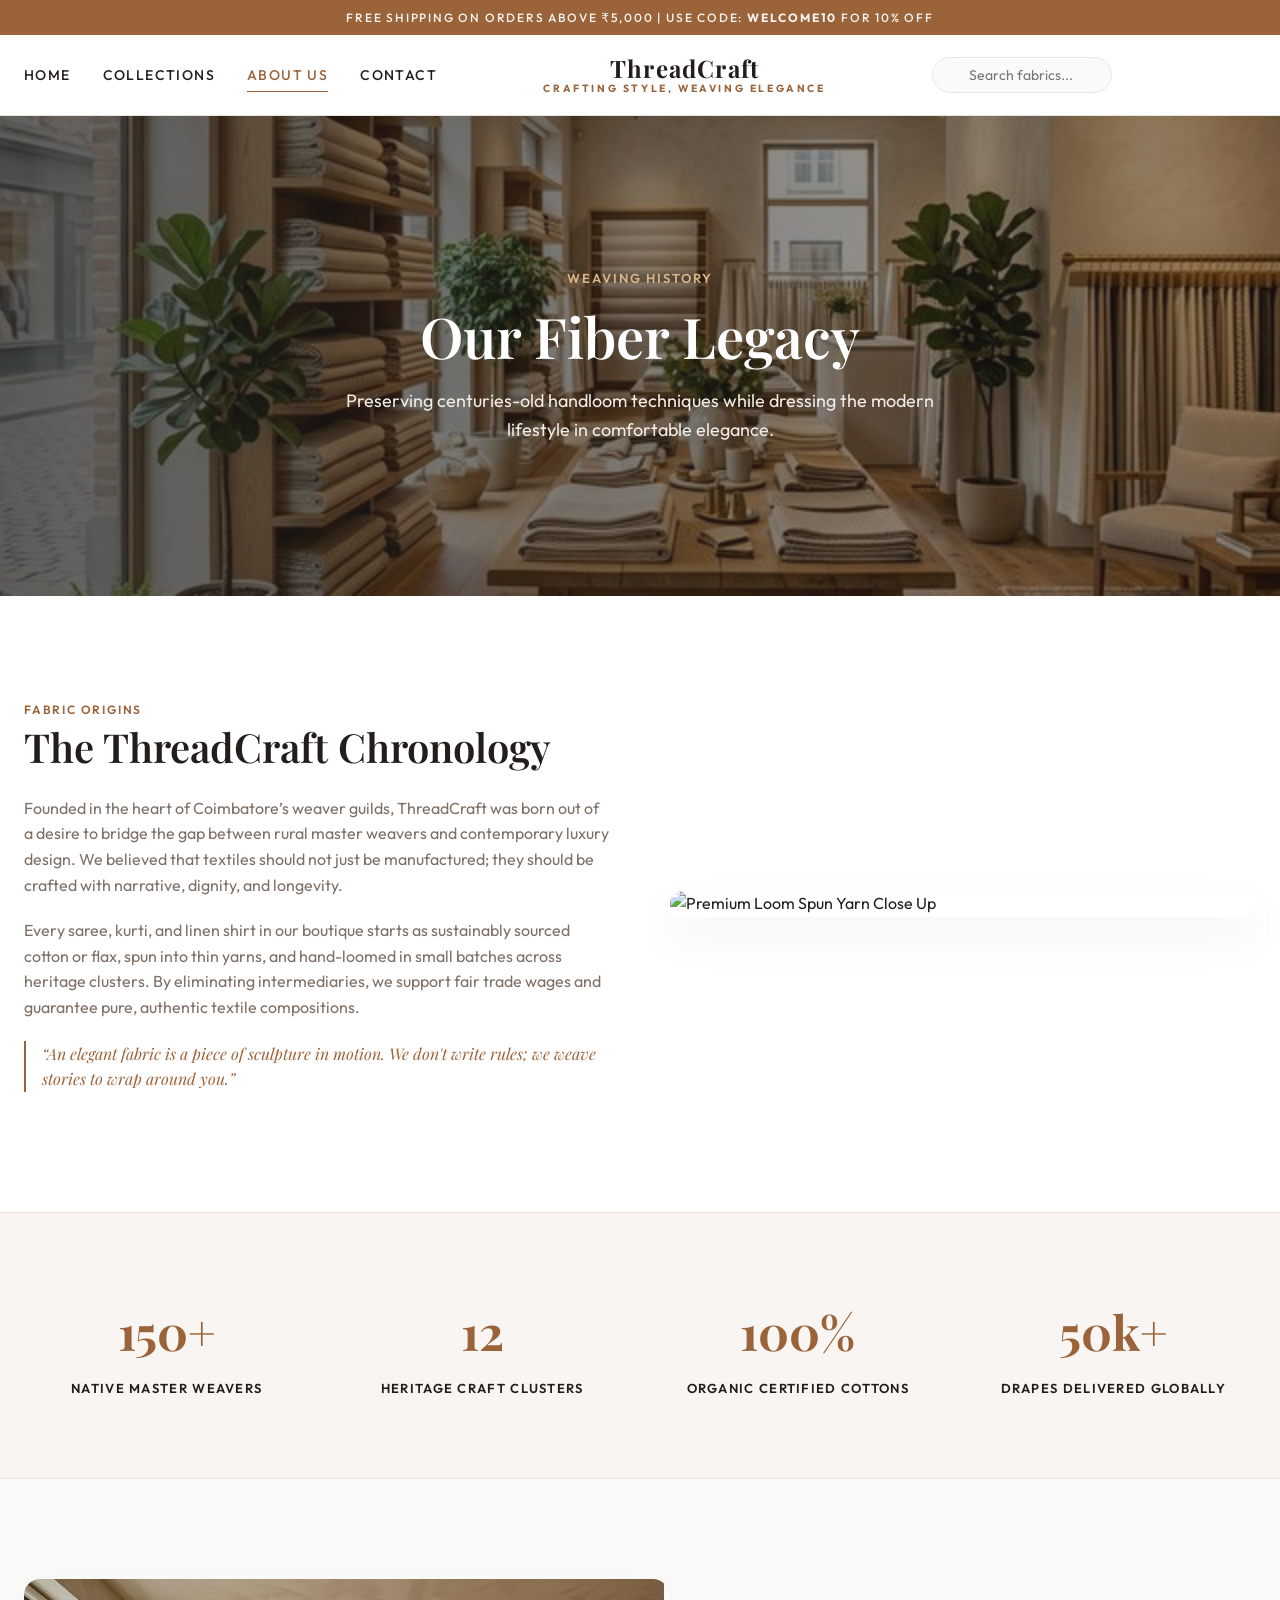
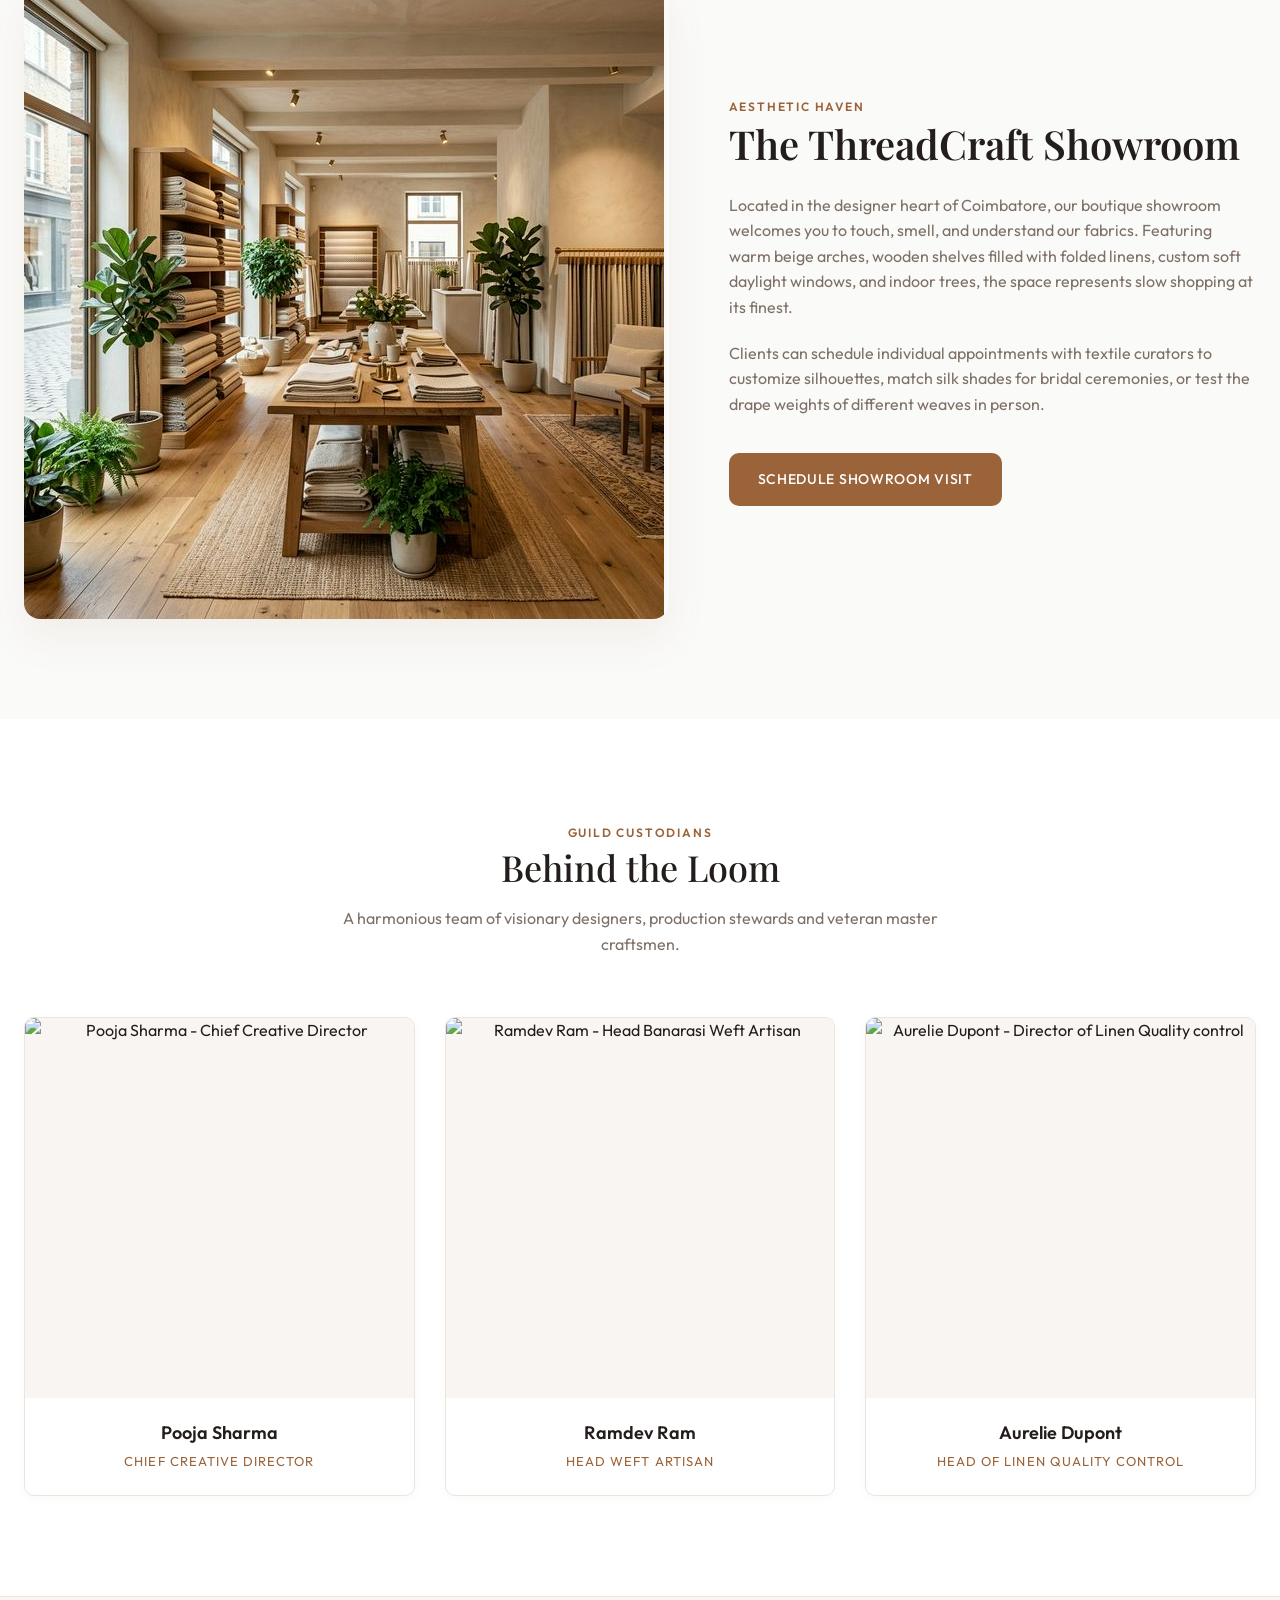
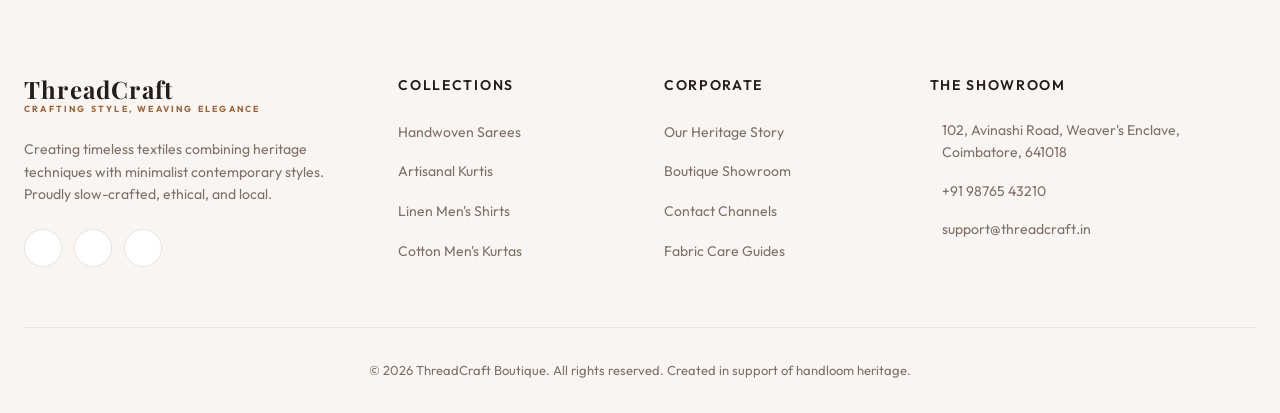
==== about.html @ aaa2ede2 "Initial commit" ====
<!DOCTYPE html>
<html lang="en">
<head>
  <meta charset="UTF-8">
  <meta name="viewport" content="width=device-width, initial-scale=1.0">
  <title>About ThreadCraft – Handloom Legacies & Design Aesthetics</title>
  <!-- Remix Icons CDN -->
  <link href="https://cdn.jsdelivr.net/npm/remixicon@4.2.0/fonts/remixicon.css" rel="stylesheet">
  <!-- Styles System -->
  <link rel="stylesheet" href="css/style.css">
</head>
<body>

  <!-- Announcement Bar -->
  <div class="announcement-bar">
    Free Shipping on Orders Above ₹5,000 | Use Code: <strong>WELCOME10</strong> for 10% Off
  </div>

  <!-- Main Navigation Header -->
  <header class="main-header">
    <div class="container header-container">
      
      <!-- Mobile Menu Toggle -->
      <button class="icon-btn menu-toggle" aria-label="Toggle Navigation">
        <i class="ri-menu-line"></i>
      </button>

      <!-- Navigation Links -->
      <nav class="nav-menu">
        <a href="index.html" class="nav-link">Home</a>
        <a href="products.html" class="nav-link">Collections</a>
        <a href="about.html" class="nav-link active">About Us</a>
        <a href="contact.html" class="nav-link">Contact</a>
      </nav>

      <!-- Brand Logo -->
      <a href="index.html" class="logo text-center">
        ThreadCraft
        <span>Crafting Style, Weaving Elegance</span>
      </a>

      <!-- Actions -->
      <div class="header-actions">
        <div class="search-box">
          <i class="ri-search-line search-icon"></i>
          <input type="text" class="search-input" placeholder="Search fabrics...">
        </div>

        <!-- Theme Switcher -->
        <button class="icon-btn theme-toggle-btn" aria-label="Toggle Theme">
          <i class="ri-moon-line"></i>
        </button>

        <button class="icon-btn" aria-label="User Account">
          <i class="ri-user-3-line"></i>
        </button>

        <a href="products.html" class="icon-btn" aria-label="Wishlist">
          <i class="ri-heart-line"></i>
          <span class="badge wish-badge" style="display: none;">0</span>
        </a>

        <a href="cart.html" class="icon-btn" aria-label="Shopping Cart">
          <i class="ri-shopping-bag-line"></i>
          <span class="badge cart-badge" style="display: none;">0</span>
        </a>
      </div>

    </div>
  </header>

  <main>
    <!-- Luxury Hero Background -->
    <section class="about-hero">
      <div class="container" style="flex: 1;">
        <p class="font-sans-title" style="color: var(--accent); font-size: 0.8125rem; font-weight: 600; margin-bottom: 12px;">Weaving History</p>
        <h1>Our Fiber Legacy</h1>
        <p style="font-size: 1.125rem; max-width: 600px; margin: 0 auto; color: var(--accent-light);">Preserving centuries-old handloom techniques while dressing the modern lifestyle in comfortable elegance.</p>
      </div>
    </section>

    <!-- Brand Story -->
    <section class="about-story-sec">
      <div class="container story-grid">
        
        <div class="story-content">
          <span class="sub-title">Fabric Origins</span>
          <h2>The ThreadCraft Chronology</h2>
          <p>Founded in the heart of Coimbatore’s weaver guilds, ThreadCraft was born out of a desire to bridge the gap between rural master weavers and contemporary luxury design. We believed that textiles should not just be manufactured; they should be crafted with narrative, dignity, and longevity.</p>
          <p>Every saree, kurti, and linen shirt in our boutique starts as sustainably sourced cotton or flax, spun into thin yarns, and hand-loomed in small batches across heritage clusters. By eliminating intermediaries, we support fair trade wages and guarantee pure, authentic textile compositions.</p>
          <blockquote>
            <p style="font-style: italic; font-family: var(--font-serif); border-left: 2px solid var(--primary); padding-left: 16px; margin: 20px 0; color: var(--primary);">“An elegant fabric is a piece of sculpture in motion. We don't write rules; we weave stories to wrap around you.”</p>
          </blockquote>
        </div>

        <div class="story-image">
          <img src="https://images.unsplash.com/photo-1584308666744-24d5c474f2ae?q=80&w=800&auto=format&fit=crop" alt="Premium Loom Spun Yarn Close Up">
        </div>

      </div>
    </section>

    <!-- Company Stats -->
    <section class="about-stats">
      <div class="container stats-grid">
        
        <div class="stat-col">
          <div class="stat-num">150+</div>
          <div class="stat-label">Native Master Weavers</div>
        </div>

        <div class="stat-col">
          <div class="stat-num">12</div>
          <div class="stat-label">Heritage Craft Clusters</div>
        </div>

        <div class="stat-col">
          <div class="stat-num">100%</div>
          <div class="stat-label">Organic Certified Cottons</div>
        </div>

        <div class="stat-col">
          <div class="stat-num">50k+</div>
          <div class="stat-label">Drapes Delivered Globally</div>
        </div>

      </div>
    </section>

    <!-- Showroom & Interior Spotlight -->
    <section id="showroom" style="padding: 100px 0; background-color: var(--bg-secondary);">
      <div class="container story-grid" style="grid-template-columns: 1.1fr 0.9fr;">
        
        <div class="story-image">
          <!-- Using the showroom JPG created via generate_image -->
          <img src="assets/showroom.png" alt="ThreadCraft Luxury Showroom Interior Showcase">
        </div>

        <div class="story-content">
          <span class="sub-title">Aesthetic Haven</span>
          <h2>The ThreadCraft Showroom</h2>
          <p>Located in the designer heart of Coimbatore, our boutique showroom welcomes you to touch, smell, and understand our fabrics. Featuring warm beige arches, wooden shelves filled with folded linens, custom soft daylight windows, and indoor trees, the space represents slow shopping at its finest.</p>
          <p>Clients can schedule individual appointments with textile curators to customize silhouettes, match silk shades for bridal ceremonies, or test the drape weights of different weaves in person.</p>
          <a href="contact.html" class="btn btn-primary" style="margin-top: 16px;">Schedule Showroom Visit</a>
        </div>

      </div>
    </section>

    <!-- Team Section -->
    <section class="about-team">
      <div class="container">
        
        <div class="section-head">
          <span class="sub-title">Guild Custodians</span>
          <h2 class="main-title">Behind the Loom</h2>
          <p class="text-muted">A harmonious team of visionary designers, production stewards and veteran master craftsmen.</p>
        </div>

        <div class="team-grid">
          
          <!-- Member 1 -->
          <div class="team-card">
            <div class="team-img-wrap">
              <img src="https://images.unsplash.com/photo-1544005313-94ddf0286df2?q=80&w=500&auto=format&fit=crop" alt="Pooja Sharma - Chief Creative Director">
            </div>
            <div class="team-details">
              <h3 class="team-name">Pooja Sharma</h3>
              <p class="team-role">Chief Creative Director</p>
            </div>
          </div>

          <!-- Member 2 -->
          <div class="team-card">
            <div class="team-img-wrap">
              <img src="https://images.unsplash.com/photo-1507003211169-0a1dd7228f2d?q=80&w=500&auto=format&fit=crop" alt="Ramdev Ram - Head Banarasi Weft Artisan">
            </div>
            <div class="team-details">
              <h3 class="team-name">Ramdev Ram</h3>
              <p class="team-role">Head Weft Artisan</p>
            </div>
          </div>

          <!-- Member 3 -->
          <div class="team-card">
            <div class="team-img-wrap">
              <img src="https://images.unsplash.com/photo-1534528741775-53994a69daeb?q=80&w=500&auto=format&fit=crop" alt="Aurelie Dupont - Director of Linen Quality control">
            </div>
            <div class="team-details">
              <h3 class="team-name">Aurelie Dupont</h3>
              <p class="team-role">Head of Linen Quality Control</p>
            </div>
          </div>

        </div>

      </div>
    </section>
  </main>

  <!-- Premium Footer -->
  <footer class="premium-footer">
    <div class="container">
      <div class="footer-grid">
        
        <div class="footer-col">
          <a href="index.html" class="logo footer-logo">
            ThreadCraft
            <span style="font-size: 0.55rem;">Crafting Style, Weaving Elegance</span>
          </a>
          <p class="footer-desc">Creating timeless textiles combining heritage techniques with minimalist contemporary styles. Proudly slow-crafted, ethical, and local.</p>
          <div class="social-links">
            <a href="https://instagram.com" class="social-icon" target="_blank" aria-label="Instagram"><i class="ri-instagram-line"></i></a>
            <a href="https://facebook.com" class="social-icon" target="_blank" aria-label="Facebook"><i class="ri-facebook-fill"></i></a>
            <a href="https://pinterest.com" class="social-icon" target="_blank" aria-label="Pinterest"><i class="ri-pinterest-fill"></i></a>
          </div>
        </div>

        <div class="footer-col">
          <h4 class="footer-heading">Collections</h4>
          <ul class="footer-links">
            <li><a href="products.html?category=sarees" class="footer-link">Handwoven Sarees</a></li>
            <li><a href="products.html?category=kurtis" class="footer-link">Artisanal Kurtis</a></li>
            <li><a href="products.html?category=shirts" class="footer-link">Linen Men's Shirts</a></li>
            <li><a href="products.html?category=kurtas" class="footer-link">Cotton Men's Kurtas</a></li>
          </ul>
        </div>

        <div class="footer-col">
          <h4 class="footer-heading">Corporate</h4>
          <ul class="footer-links">
            <li><a href="about.html" class="footer-link">Our Heritage Story</a></li>
            <li><a href="about.html#showroom" class="footer-link">Boutique Showroom</a></li>
            <li><a href="contact.html" class="footer-link">Contact Channels</a></li>
            <li><a href="products.html" class="footer-link">Fabric Care Guides</a></li>
          </ul>
        </div>

        <div class="footer-col">
          <h4 class="footer-heading">The Showroom</h4>
          <div class="footer-contact-item">
            <i class="ri-map-pin-line"></i>
            <div>102, Avinashi Road, Weaver's Enclave, Coimbatore, 641018</div>
          </div>
          <div class="footer-contact-item">
            <i class="ri-phone-line"></i>
            <div>+91 98765 43210</div>
          </div>
          <div class="footer-contact-item">
            <i class="ri-mail-line"></i>
            <div>support@threadcraft.in</div>
          </div>
        </div>

      </div>
      
      <div class="footer-bottom">
        &copy; 2026 ThreadCraft Boutique. All rights reserved. Created in support of handloom heritage.
      </div>
    </div>
  </footer>

  <!-- Central JS references -->
  <script src="js/products-data.js"></script>
  <script src="js/app.js"></script>
</body>
</html>
---- css/style.css ----
/* Google Fonts Import: Outfit for UI/Body, Playfair Display for Serifs */
@import url('https://fonts.googleapis.com/css2?family=Outfit:wght@300;400;500;600;700&family=Playfair+Display:ital,wght@0,400;0,600;0,700;1,400&display=swap');

:root {
  --primary: #9B6339;
  --primary-hover: #80512E;
  --secondary: #F8F5F2;
  --accent: #D8B48A;
  --accent-light: #F1ECE6;
  --bg-primary: #FFFFFF;
  --bg-secondary: #FAFAF9;
  --text-dark: #231E1B;
  --text-muted: #7E7067;
  --border-color: #EBE5DF;
  --white: #FFFFFF;
  --success: #5F8766;
  --error: #AC5C5C;
  
  --font-serif: 'Playfair Display', Georgia, serif;
  --font-sans: 'Outfit', system-ui, sans-serif;
  
  --border-radius-sm: 4px;
  --border-radius-md: 10px;
  --border-radius-lg: 16px;
  --border-radius-full: 9999px;
  
  --shadow-sm: 0 2px 8px rgba(155, 99, 57, 0.04);
  --shadow-md: 0 10px 30px rgba(155, 99, 57, 0.05);
  --shadow-lg: 0 20px 40px rgba(155, 99, 57, 0.08);
  
  --transition: all 0.35s cubic-bezier(0.25, 0.8, 0.25, 1);
  --transition-fast: all 0.2s ease;
  
  --bg-header: rgba(255, 255, 255, 0.95);
  --overlay-reviews: rgba(248, 245, 242, 0.92);
  --gradient-card: linear-gradient(to top, rgba(255, 255, 255, 0.95), rgba(255, 255, 255, 0));
}

/* Dark Theme Variables */
[data-theme="dark"] {
  --secondary: #1F1B18;
  --accent-light: #2A2420;
  --bg-primary: #15110E;
  --bg-secondary: #1C1815;
  --text-dark: #F5EFEB;
  --text-muted: #AFA297;
  --border-color: #312822;
  --white: #1C1815;
  
  --shadow-sm: 0 2px 8px rgba(0, 0, 0, 0.2);
  --shadow-md: 0 10px 30px rgba(0, 0, 0, 0.3);
  --shadow-lg: 0 20px 40px rgba(0, 0, 0, 0.4);
  
  --bg-header: rgba(21, 17, 14, 0.95);
  --overlay-reviews: rgba(21, 17, 14, 0.92);
  --gradient-card: linear-gradient(to top, rgba(28, 24, 21, 0.95), rgba(28, 24, 21, 0));
}

/* Global Transitions for smooth theme switching */
body, header, aside, footer, .card, .product-card, .btn, .cat-card, .why-card, .review-card, .contact-info-card, .contact-form-wrapper, input, select, textarea, .spec-table tr, .cart-item, .cart-summary {
  transition: background-color 0.4s ease, border-color 0.4s ease, color 0.4s ease, box-shadow 0.4s ease, transform var(--transition-fast) !important;
}

/* Reset and Base Styles */
* {
  box-sizing: border-box;
  margin: 0;
  padding: 0;
}

body {
  font-family: var(--font-sans);
  background-color: var(--bg-primary);
  color: var(--text-dark);
  line-height: 1.6;
  -webkit-font-smoothing: antialiased;
  overflow-x: hidden;
}

a {
  text-decoration: none;
  color: inherit;
  transition: var(--transition-fast);
}

button, input, select, textarea {
  font-family: inherit;
  font-size: inherit;
}

ul {
  list-style: none;
}

img {
  max-width: 100%;
  height: auto;
  display: block;
}

/* Typography styles */
h1, h2, h3, h4, h5, h6 {
  font-family: var(--font-serif);
  font-weight: 600;
  line-height: 1.25;
  color: var(--text-dark);
}

.font-sans-title {
  font-family: var(--font-sans);
  text-transform: uppercase;
  letter-spacing: 0.15em;
  font-weight: 500;
}

/* Helper Utilities */
.container {
  max-width: 1280px;
  margin: 0 auto;
  padding: 0 24px;
}

.text-center { text-align: center; }
.text-primary { color: var(--primary); }
.text-muted { color: var(--text-muted); }

/* Buttons & CTA */
.btn {
  display: inline-flex;
  align-items: center;
  justify-content: center;
  padding: 14px 28px;
  font-weight: 500;
  border-radius: var(--border-radius-md);
  border: 1px solid transparent;
  cursor: pointer;
  letter-spacing: 0.05em;
  text-transform: uppercase;
  font-size: 0.875rem;
  transition: var(--transition);
}

.btn-primary {
  background-color: var(--primary);
  color: var(--white);
}

.btn-primary:hover {
  background-color: var(--primary-hover);
  transform: translateY(-2px);
  box-shadow: 0 6px 15px rgba(155, 99, 57, 0.2);
}

.btn-secondary {
  background-color: transparent;
  border-color: var(--primary);
  color: var(--primary);
}

.btn-secondary:hover {
  background-color: var(--secondary);
  transform: translateY(-2px);
}

.btn-accent {
  background-color: var(--accent);
  color: var(--text-dark);
}

.btn-accent:hover {
  background-color: var(--primary);
  color: var(--white);
  transform: translateY(-2px);
}

.btn-whatsapp {
  background-color: #25D366;
  color: var(--white);
  font-size: 0.875rem;
  border: none;
}

.btn-whatsapp:hover {
  background-color: #20BA5A;
  transform: translateY(-2px);
  box-shadow: 0 6px 15px rgba(37, 211, 102, 0.2);
}

/* Announcement Bar */
.announcement-bar {
  background-color: var(--primary);
  color: var(--secondary);
  text-align: center;
  padding: 8px 16px;
  font-size: 0.75rem;
  letter-spacing: 0.15em;
  text-transform: uppercase;
  font-weight: 500;
}

/* Sticky Header */
.main-header {
  position: sticky;
  top: 0;
  background-color: var(--bg-header);
  backdrop-filter: blur(10px);
  border-bottom: 1px solid var(--border-color);
  z-index: 1000;
  transition: var(--transition-fast);
}

.main-header.scrolled {
  box-shadow: var(--shadow-sm);
  padding: 10px 0;
}

.header-container {
  display: flex;
  align-items: center;
  justify-content: space-between;
  height: 80px;
}

/* Brand Logo */
.logo {
  font-family: var(--font-serif);
  font-size: 1.5rem;
  font-weight: 700;
  letter-spacing: 0.05em;
  color: var(--text-dark);
  display: flex;
  flex-direction: column;
  line-height: 1;
}

.logo span {
  font-family: var(--font-sans);
  font-size: 0.65rem;
  text-transform: uppercase;
  letter-spacing: 0.25em;
  color: var(--primary);
  margin-top: 4px;
}

/* Navigation Links */
.nav-menu {
  display: flex;
  gap: 32px;
}

.nav-link {
  font-size: 0.875rem;
  text-transform: uppercase;
  letter-spacing: 0.1em;
  font-weight: 500;
  color: var(--text-dark);
  position: relative;
  padding: 6px 0;
}

.nav-link::after {
  content: '';
  position: absolute;
  bottom: 0;
  left: 0;
  width: 0;
  height: 1px;
  background-color: var(--primary);
  transition: var(--transition);
}

.nav-link:hover::after,
.nav-link.active::after {
  width: 100%;
}

.nav-link.active {
  color: var(--primary);
}

/* Header Icons and controls */
.header-actions {
  display: flex;
  align-items: center;
  gap: 20px;
}

.search-box {
  position: relative;
  display: flex;
  align-items: center;
}

.search-input {
  border: 1px solid var(--border-color);
  border-radius: var(--border-radius-full);
  padding: 8px 16px 8px 36px;
  font-size: 0.875rem;
  width: 180px;
  background-color: var(--bg-secondary);
  transition: var(--transition);
}

.search-input:focus {
  outline: none;
  border-color: var(--primary);
  width: 250px;
  background-color: var(--white);
}

.search-icon {
  position: absolute;
  left: 14px;
  color: var(--text-muted);
  pointer-events: none;
}

.icon-btn {
  background: none;
  border: none;
  cursor: pointer;
  position: relative;
  color: var(--text-dark);
  font-size: 1.25rem;
  display: flex;
  align-items: center;
  justify-content: center;
  padding: 8px;
  border-radius: 50%;
  transition: var(--transition-fast);
}

.icon-btn:hover {
  background-color: var(--secondary);
  color: var(--primary);
}

.badge {
  position: absolute;
  top: 0;
  right: 0;
  background-color: var(--primary);
  color: var(--white);
  font-size: 0.65rem;
  font-weight: 600;
  height: 16px;
  width: 16px;
  border-radius: 50%;
  display: flex;
  align-items: center;
  justify-content: center;
}

.menu-toggle {
  display: none;
}

/* Hero Section */
.hero-sec {
  background-color: var(--secondary);
  padding: 60px 0;
}

.hero-grid {
  display: grid;
  grid-template-columns: 1.1fr 0.9fr;
  align-items: center;
  gap: 48px;
}

.hero-subtitle {
  color: var(--primary);
  font-weight: 600;
  font-size: 0.875rem;
  text-transform: uppercase;
  letter-spacing: 0.2rem;
  margin-bottom: 16px;
}

.hero-title {
  font-size: 4rem;
  line-height: 1.15;
  margin-bottom: 24px;
  font-weight: 400;
}

.hero-title span {
  font-style: italic;
  font-family: var(--font-serif);
}

.hero-description {
  color: var(--text-muted);
  font-size: 1.125rem;
  margin-bottom: 36px;
}

.hero-actions {
  display: flex;
  gap: 16px;
}

.hero-img-wrap {
  position: relative;
  border-radius: var(--border-radius-lg);
  overflow: hidden;
  box-shadow: var(--shadow-lg);
}

.hero-img-wrap img {
  width: 100%;
  height: 550px;
  object-fit: cover;
  transition: transform 6s ease;
}

.hero-img-wrap:hover img {
  transform: scale(1.05);
}

/* Category Grid on Home */
.categories-sec {
  padding: 100px 0;
}

.section-head {
  max-width: 600px;
  margin: 0 auto 60px auto;
  text-align: center;
}

.sub-title {
  font-family: var(--font-sans);
  text-transform: uppercase;
  font-size: 0.75rem;
  letter-spacing: 0.15em;
  color: var(--primary);
  font-weight: 600;
  margin-bottom: 8px;
}

.main-title {
  font-size: 2.25rem;
  font-weight: 500;
  margin-bottom: 16px;
}

.categories-grid {
  display: grid;
  grid-template-columns: repeat(4, 1fr);
  gap: 24px;
}

.cat-card {
  position: relative;
  border-radius: var(--border-radius-md);
  overflow: hidden;
  height: 380px;
  box-shadow: var(--shadow-sm);
  transition: var(--transition);
}

.cat-img {
  width: 100%;
  height: 100%;
  object-fit: cover;
  transition: transform 0.5s ease;
}

.cat-overlay {
  position: absolute;
  top: 0;
  left: 0;
  width: 100%;
  height: 100%;
  background: linear-gradient(to top, rgba(35, 30, 27, 0.7) 10%, rgba(35, 30, 27, 0.1) 60%);
  display: flex;
  flex-direction: column;
  justify-content: flex-end;
  padding: 24px;
  color: var(--white);
  transition: var(--transition);
}

.cat-card:hover .cat-img {
  transform: scale(1.06);
}

.cat-card:hover {
  transform: translateY(-6px);
  box-shadow: var(--shadow-lg);
}

.cat-name {
  font-family: var(--font-serif);
  font-size: 1.5rem;
  margin-bottom: 4px;
}

.cat-link {
  font-size: 0.75rem;
  text-transform: uppercase;
  letter-spacing: 0.1em;
  font-weight: 500;
  color: var(--accent);
  display: inline-flex;
  align-items: center;
  gap: 4px;
}

/* Products Listings & Grid */
.products-sec {
  padding: 80px 0;
  background-color: var(--bg-secondary);
}

.filter-tab-bar {
  display: flex;
  justify-content: center;
  gap: 16px;
  margin-bottom: 40px;
}

.tab-btn {
  background: none;
  border: none;
  cursor: pointer;
  padding: 8px 20px;
  font-size: 0.875rem;
  font-weight: 500;
  border-radius: var(--border-radius-full);
  transition: var(--transition-fast);
  color: var(--text-muted);
}

.tab-btn:hover,
.tab-btn.active {
  background-color: var(--accent-light);
  color: var(--primary);
}

.product-grid {
  display: grid;
  grid-template-columns: repeat(4, 1fr);
  gap: 30px;
}

/* Product Card Component */
.product-card {
  background-color: var(--white);
  border-radius: var(--border-radius-md);
  overflow: hidden;
  box-shadow: var(--shadow-sm);
  transition: var(--transition);
  position: relative;
  border: 1px solid var(--border-color);
}

.product-card:hover {
  transform: translateY(-8px);
  box-shadow: var(--shadow-lg);
  border-color: var(--accent);
}

.prod-img-wrap {
  position: relative;
  height: 320px;
  overflow: hidden;
  background-color: var(--secondary);
}

.prod-img {
  width: 100%;
  height: 100%;
  object-fit: cover;
  transition: transform 0.8s ease;
}

.prod-img-hover {
  position: absolute;
  top: 0;
  left: 0;
  width: 100%;
  height: 100%;
  object-fit: cover;
  opacity: 0;
  transition: opacity 0.4s ease, transform 0.8s ease;
}

.product-card:hover .prod-img-hover {
  opacity: 1;
  transform: scale(1.03);
}

.product-card:hover .prod-img {
  transform: scale(1.03);
}

.badge-discount {
  position: absolute;
  top: 16px;
  left: 16px;
  background-color: var(--primary);
  color: var(--white);
  font-size: 0.75rem;
  font-weight: 600;
  padding: 4px 10px;
  border-radius: var(--border-radius-sm);
  z-index: 10;
}

.card-wish-btn {
  position: absolute;
  top: 16px;
  right: 16px;
  background-color: var(--white);
  border: none;
  cursor: pointer;
  border-radius: 50%;
  height: 36px;
  width: 36px;
  display: flex;
  align-items: center;
  justify-content: center;
  box-shadow: var(--shadow-sm);
  transition: var(--transition-fast);
  z-index: 10;
  color: var(--text-muted);
}

.card-wish-btn:hover,
.card-wish-btn.active {
  color: #E24B4B;
  transform: scale(1.1);
}

.card-actions-overlay {
  position: absolute;
  bottom: 0;
  left: 0;
  width: 100%;
  padding: 16px;
  background: var(--gradient-card);
  display: flex;
  gap: 8px;
  transform: translateY(100%);
  transition: var(--transition);
  z-index: 20;
}

.product-card:hover .card-actions-overlay {
  transform: translateY(0);
}

.prod-details {
  padding: 20px;
}

.prod-cat {
  font-size: 0.75rem;
  text-transform: uppercase;
  color: var(--text-muted);
  letter-spacing: 0.1em;
  margin-bottom: 6px;
}

.prod-title {
  font-family: var(--font-sans);
  font-size: 1rem;
  font-weight: 600;
  margin-bottom: 8px;
  color: var(--text-dark);
  white-space: nowrap;
  overflow: hidden;
  text-overflow: ellipsis;
}

.prod-price {
  display: flex;
  align-items: center;
  gap: 8px;
}

.curr-price {
  font-weight: 600;
  color: var(--primary);
  font-size: 1.125rem;
}

.orig-price {
  color: var(--text-muted);
  text-decoration: line-through;
  font-size: 0.875rem;
}

/* Why Chose Us Sec */
.why-us-sec {
  padding: 100px 0;
  background-color: var(--bg-primary);
}

.why-us-grid {
  display: grid;
  grid-template-columns: repeat(4, 1fr);
  gap: 30px;
}

.why-card {
  text-align: center;
  padding: 40px 24px;
  border-radius: var(--border-radius-md);
  background-color: var(--bg-secondary);
  border: 1px solid var(--border-color);
  transition: var(--transition);
}

.why-card:hover {
  transform: translateY(-5px);
  border-color: var(--accent);
  box-shadow: var(--shadow-md);
}

.why-icon {
  font-size: 2.25rem;
  color: var(--primary);
  margin-bottom: 20px;
  display: inline-flex;
}

.why-title {
  font-family: var(--font-sans);
  font-size: 1.125rem;
  font-weight: 600;
  margin-bottom: 12px;
}

.why-desc {
  font-size: 0.875rem;
  color: var(--text-muted);
}

/* Customer Reviews */
.reviews-sec {
  padding: 100px 0;
  background: var(--bg-secondary) url('../assets/showroom.png') no-repeat center center;
  background-size: cover;
  position: relative;
}

.reviews-sec::before {
  content: '';
  position: absolute;
  top: 0;
  left: 0;
  width: 100%;
  height: 100%;
  background-color: var(--overlay-reviews);
}

.reviews-sec > * {
  position: relative;
  z-index: 10;
}

.review-slider {
  max-width: 800px;
  margin: 0 auto;
}

.review-card {
  background-color: var(--white);
  padding: 48px;
  border-radius: var(--border-radius-lg);
  box-shadow: var(--shadow-md);
  border: 1px solid var(--border-color);
  text-align: center;
}

.stars {
  color: #D4AF37;
  font-size: 1.125rem;
  margin-bottom: 20px;
}

.review-text {
  font-family: var(--font-serif);
  font-size: 1.25rem;
  line-height: 1.6;
  font-style: italic;
  margin-bottom: 24px;
  color: var(--text-dark);
}

.review-author {
  font-weight: 600;
  font-size: 0.95rem;
  text-transform: uppercase;
  letter-spacing: 0.08em;
  color: var(--primary);
}

.review-author span {
  font-weight: 400;
  color: var(--text-muted);
  text-transform: none;
  margin-top: 4px;
  display: block;
}

.reviews-nav {
  display: flex;
  justify-content: center;
  gap: 16px;
  margin-top: 24px;
}

/* Newsletter Section */
.newsletter-sec {
  padding: 100px 0;
  background-color: var(--bg-primary);
  border-bottom: 1px solid var(--border-color);
}

.news-box {
  max-width: 650px;
  margin: 0 auto;
  text-align: center;
}

.news-title {
  font-size: 2.25rem;
  font-weight: 500;
  margin-bottom: 12px;
}

.news-desc {
  color: var(--text-muted);
  margin-bottom: 32px;
}

.news-form {
  display: flex;
  gap: 10px;
  background-color: var(--bg-secondary);
  padding: 6px;
  border-radius: var(--border-radius-md);
  border: 1px solid var(--border-color);
  transition: var(--transition);
}

.news-form:focus-within {
  border-color: var(--primary);
  background-color: var(--white);
  box-shadow: var(--shadow-sm);
}

.news-input {
  flex: 1;
  background: none;
  border: none;
  padding: 0 16px;
  font-size: 0.875rem;
}

.news-input:focus {
  outline: none;
}

.news-form button {
  padding: 12px 24px;
}

/* Footer Section */
.premium-footer {
  background-color: var(--secondary);
  color: var(--text-dark);
  padding: 80px 0 32px 0;
  border-top: 1px solid var(--border-color);
}

.footer-grid {
  display: grid;
  grid-template-columns: 1.5fr 1fr 1fr 1.5fr;
  gap: 48px;
  margin-bottom: 60px;
}

.footer-logo {
  margin-bottom: 24px;
}

.footer-desc {
  color: var(--text-muted);
  font-size: 0.875rem;
  margin-bottom: 24px;
  max-width: 320px;
}

.social-links {
  display: flex;
  gap: 12px;
}

.social-icon {
  height: 38px;
  width: 38px;
  border-radius: 50%;
  background-color: var(--white);
  border: 1px solid var(--border-color);
  color: var(--text-dark);
  display: flex;
  align-items: center;
  justify-content: center;
  transition: var(--transition-fast);
}

.social-icon:hover {
  background-color: var(--primary);
  color: var(--white);
  border-color: var(--primary);
  transform: translateY(-3px);
}

.footer-heading {
  font-family: var(--font-sans);
  font-size: 0.875rem;
  text-transform: uppercase;
  letter-spacing: 0.12em;
  font-weight: 600;
  margin-bottom: 24px;
  position: relative;
}

.footer-links {
  display: flex;
  flex-direction: column;
  gap: 14px;
}

.footer-link {
  font-size: 0.875rem;
  color: var(--text-muted);
}

.footer-link:hover {
  color: var(--primary);
  padding-left: 4px;
}

.footer-contact-item {
  display: flex;
  gap: 12px;
  margin-bottom: 16px;
  font-size: 0.875rem;
  color: var(--text-muted);
}

.footer-contact-item i {
  color: var(--primary);
  font-size: 1.1rem;
  margin-top: 3px;
}

.footer-bottom {
  text-align: center;
  padding-top: 32px;
  border-top: 1px solid var(--border-color);
  font-size: 0.8125rem;
  color: var(--text-muted);
}

/* PRODUCTS PAGE FILTER SIDEBAR */
.catalog-container {
  display: grid;
  grid-template-columns: 280px 1fr;
  gap: 40px;
  padding: 60px 0;
}

.filter-sidebar {
  background-color: var(--white);
  border: 1px solid var(--border-color);
  border-radius: var(--border-radius-md);
  padding: 24px;
  position: sticky;
  top: 110px;
  height: fit-content;
}

.filter-widget {
  margin-bottom: 30px;
  padding-bottom: 24px;
  border-bottom: 1px solid var(--border-color);
}

.filter-widget:last-child {
  border-bottom: none;
  margin-bottom: 0;
  padding-bottom: 0;
}

.widget-title {
  font-family: var(--font-sans);
  font-size: 0.875rem;
  text-transform: uppercase;
  letter-spacing: 0.08em;
  font-weight: 600;
  margin-bottom: 16px;
}

.filter-options {
  display: flex;
  flex-direction: column;
  gap: 12px;
}

.checkbox-label {
  display: flex;
  align-items: center;
  gap: 10px;
  font-size: 0.875rem;
  color: var(--text-dark);
  cursor: pointer;
}

.checkbox-label input {
  accent-color: var(--primary);
  height: 16px;
  width: 16px;
}

.price-range-wrapper {
  display: flex;
  flex-direction: column;
  gap: 10px;
}

.price-range-wrapper input {
  accent-color: var(--primary);
  cursor: pointer;
}

.price-values {
  display: flex;
  justify-content: space-between;
  font-size: 0.8125rem;
  color: var(--text-muted);
}

.catalog-main {
  display: flex;
  flex-direction: column;
  gap: 30px;
}

.catalog-actions {
  display: flex;
  justify-content: space-between;
  align-items: center;
  background-color: var(--secondary);
  padding: 16px 24px;
  border-radius: var(--border-radius-md);
  border: 1px solid var(--border-color);
}

.catalog-count {
  font-size: 0.875rem;
  color: var(--text-muted);
}

.catalog-sort {
  display: flex;
  align-items: center;
  gap: 12px;
}

.catalog-sort select {
  border: 1px solid var(--border-color);
  background-color: var(--white);
  padding: 6px 12px;
  border-radius: var(--border-radius-sm);
  font-size: 0.875rem;
  outline: none;
}

/* PRODUCT DETAILS PAGE */
.details-container {
  padding: 60px 0;
}

.details-grid {
  display: grid;
  grid-template-columns: 1.1fr 0.9fr;
  gap: 48px;
  margin-bottom: 80px;
}

.gallery-wrapper {
  display: flex;
  gap: 16px;
}

.thumbnail-list {
  display: flex;
  flex-direction: column;
  gap: 12px;
  width: 80px;
}

.thumb-item {
  height: 80px;
  width: 80px;
  border-radius: var(--border-radius-sm);
  border: 1px solid var(--border-color);
  overflow: hidden;
  cursor: pointer;
  opacity: 0.7;
  transition: var(--transition-fast);
}

.thumb-item.active,
.thumb-item:hover {
  opacity: 1;
  border-color: var(--primary);
}

.thumb-item img {
  width: 100%;
  height: 100%;
  object-fit: cover;
}

.main-image-view {
  flex: 1;
  border-radius: var(--border-radius-md);
  overflow: hidden;
  border: 1px solid var(--border-color);
  position: relative;
  height: 580px;
}

.main-image-view img {
  width: 100%;
  height: 100%;
  object-fit: cover;
  transition: transform 0.3s ease;
}

.zoom-lens {
  position: absolute;
  border: 1px solid var(--accent);
  background-color: rgba(255, 255, 255, 0.4);
  width: 120px;
  height: 120px;
  pointer-events: none;
  opacity: 0;
  transition: opacity 0.2s;
  z-index: 5;
}

.main-image-view:hover img {
  transform: scale(1.5);
}

.details-info {
  display: flex;
  flex-direction: column;
}

.details-title {
  font-size: 2.5rem;
  font-weight: 500;
  margin-bottom: 12px;
}

.details-cats {
  font-size: 0.8125rem;
  letter-spacing: 0.1em;
  text-transform: uppercase;
  color: var(--primary);
  margin-bottom: 20px;
}

.details-price-row {
  display: flex;
  align-items: center;
  gap: 16px;
  padding-bottom: 24px;
  margin-bottom: 24px;
  border-bottom: 1px solid var(--border-color);
}

.details-curr-price {
  font-size: 1.75rem;
  font-weight: 600;
  color: var(--primary);
}

.details-orig-price {
  font-size: 1.25rem;
  color: var(--text-muted);
  text-decoration: line-through;
}

.details-desc {
  color: var(--text-muted);
  margin-bottom: 30px;
}

.details-option-widget {
  margin-bottom: 24px;
}

.selector-title {
  font-family: var(--font-sans);
  font-size: 0.875rem;
  text-transform: uppercase;
  font-weight: 600;
  margin-bottom: 12px;
}

.size-chips {
  display: flex;
  gap: 10px;
}

.size-chip {
  padding: 8px 16px;
  border: 1px solid var(--border-color);
  border-radius: var(--border-radius-sm);
  font-size: 0.875rem;
  font-weight: 500;
  cursor: pointer;
  transition: var(--transition-fast);
}

.size-chip:hover,
.size-chip.active {
  border-color: var(--primary);
  background-color: var(--secondary);
  color: var(--primary);
}

.qty-control {
  display: flex;
  align-items: center;
  border: 1px solid var(--border-color);
  border-radius: var(--border-radius-sm);
  width: 120px;
  overflow: hidden;
}

.qty-btn {
  background: none;
  border: none;
  cursor: pointer;
  width: 36px;
  height: 36px;
  display: flex;
  align-items: center;
  justify-content: center;
  transition: var(--transition-fast);
}

.qty-btn:hover {
  background-color: var(--secondary);
}

.qty-num {
  flex: 1;
  text-align: center;
  font-weight: 500;
}

.purchase-actions {
  display: flex;
  flex-direction: column;
  gap: 12px;
  margin-top: 36px;
  padding-bottom: 36px;
  border-bottom: 1px solid var(--border-color);
}

.purchase-actions-row {
  display: flex;
  gap: 16px;
}

.purchase-actions-row .btn {
  flex: 1;
}

.details-spec-tabs {
  margin-top: 36px;
}

.spec-tabs-header {
  display: flex;
  border-bottom: 1px solid var(--border-color);
  margin-bottom: 16px;
}

.spec-tab-title {
  padding: 8px 16px;
  cursor: pointer;
  font-weight: 500;
  font-size: 0.875rem;
  text-transform: uppercase;
  color: var(--text-muted);
  border-bottom: 2px solid transparent;
  transition: var(--transition-fast);
}

.spec-tab-title.active {
  color: var(--primary);
  border-bottom-color: var(--primary);
}

.spec-table {
  width: 100%;
  border-collapse: collapse;
  font-size: 0.875rem;
}

.spec-table tr {
  border-bottom: 1px solid var(--border-color);
}

.spec-table tr:last-child {
  border-bottom: none;
}

.spec-table td {
  padding: 12px 0;
}

.spec-table td:first-child {
  font-weight: 600;
  width: 160px;
  color: var(--text-dark);
}

.spec-table td:last-child {
  color: var(--text-muted);
}

/* CART PAGE */
.cart-title-section {
  padding: 60px 0 20px 0;
  border-bottom: 1px solid var(--border-color);
  margin-bottom: 40px;
}

.cart-grid {
  display: grid;
  grid-template-columns: 1.6fr 0.9fr;
  gap: 40px;
  padding-bottom: 80px;
}

.cart-items-wrapper {
  display: flex;
  flex-direction: column;
  gap: 20px;
}

.cart-item {
  display: flex;
  align-items: center;
  gap: 20px;
  border-radius: var(--border-radius-md);
  border: 1px solid var(--border-color);
  padding: 16px;
  background-color: var(--white);
  transition: var(--transition);
}

.cart-item:hover {
  border-color: var(--accent);
  box-shadow: var(--shadow-sm);
}

.cart-item-img {
  height: 100px;
  width: 80px;
  border-radius: var(--border-radius-sm);
  overflow: hidden;
  border: 1px solid var(--border-color);
}

.cart-item-img img {
  width: 100%;
  height: 100%;
  object-fit: cover;
}

.cart-item-info {
  flex: 1;
}

.cart-item-title {
  font-size: 1.125rem;
  font-family: var(--font-sans);
  font-weight: 600;
  margin-bottom: 4px;
}

.cart-item-meta {
  font-size: 0.8125rem;
  color: var(--text-muted);
  margin-bottom: 8px;
}

.cart-item-meta span {
  margin-right: 12px;
}

.cart-item-price {
  font-weight: 600;
  color: var(--primary);
}

.cart-remove-btn {
  background: none;
  border: none;
  cursor: pointer;
  color: var(--text-muted);
  font-size: 1.25rem;
  padding: 8px;
  border-radius: 50%;
  transition: var(--transition-fast);
}

.cart-remove-btn:hover {
  background-color: #FDF2F2;
  color: var(--error);
}

.cart-summary {
  background-color: var(--secondary);
  border: 1px solid var(--border-color);
  border-radius: var(--border-radius-md);
  padding: 30px;
  height: fit-content;
  position: sticky;
  top: 110px;
}

.summary-title {
  font-family: var(--font-sans);
  font-size: 1.25rem;
  font-weight: 600;
  padding-bottom: 16px;
  border-bottom: 1px solid var(--border-color);
  margin-bottom: 24px;
}

.summary-row {
  display: flex;
  justify-content: space-between;
  margin-bottom: 16px;
  font-size: 0.95rem;
  color: var(--text-dark);
}

.summary-row.total {
  font-family: var(--font-sans);
  font-weight: 700;
  font-size: 1.25rem;
  color: var(--primary);
  border-top: 1px solid var(--border-color);
  padding-top: 16px;
  margin-top: 24px;
}

.promo-code-widget {
  margin: 24px 0;
  display: flex;
  gap: 8px;
}

.promo-code-widget input {
  flex: 1;
  border: 1px solid var(--border-color);
  padding: 8px 12px;
  font-size: 0.875rem;
  border-radius: var(--border-radius-sm);
  background-color: var(--white);
}

.promo-code-widget input:focus {
  outline: none;
  border-color: var(--primary);
}

.promo-code-widget button {
  padding: 8px 16px;
  font-size: 0.8125rem;
}

.checkout-actions {
  display: flex;
  flex-direction: column;
  gap: 12px;
}

.empty-cart-state {
  text-align: center;
  padding: 80px 24px;
  grid-column: span 2;
}

.empty-cart-icon {
  font-size: 3.5rem;
  color: var(--accent);
  margin-bottom: 20px;
}

/* ABOUT US PAGE */
.about-hero {
  height: 480px;
  background: linear-gradient(to right, rgba(35, 30, 27, 0.7), rgba(35, 30, 27, 0.4)), url('../assets/showroom.png') no-repeat center center;
  background-size: cover;
  display: flex;
  align-items: center;
  color: var(--white);
  text-align: center;
}

.about-hero h1 {
  color: var(--white);
  font-size: 3.5rem;
  margin-bottom: 16px;
}

.about-story-sec {
  padding: 100px 0;
}

.story-grid {
  display: grid;
  grid-template-columns: 1fr 1fr;
  gap: 60px;
  align-items: center;
}

.story-content h2 {
  font-size: 2.5rem;
  margin-bottom: 24px;
}

.story-content p {
  color: var(--text-muted);
  margin-bottom: 20px;
}

.story-image {
  border-radius: var(--border-radius-lg);
  overflow: hidden;
  box-shadow: var(--shadow-lg);
}

.about-stats {
  background-color: var(--secondary);
  padding: 80px 0;
  border-top: 1px solid var(--border-color);
  border-bottom: 1px solid var(--border-color);
}

.stats-grid {
  display: grid;
  grid-template-columns: repeat(4, 1fr);
  gap: 30px;
  text-align: center;
}

.stat-num {
  font-family: var(--font-serif);
  font-size: 3rem;
  color: var(--primary);
  font-weight: 700;
  margin-bottom: 8px;
}

.stat-label {
  font-family: var(--font-sans);
  font-size: 0.8125rem;
  letter-spacing: 0.1em;
  text-transform: uppercase;
  color: var(--text-dark);
  font-weight: 600;
}

.about-team {
  padding: 100px 0;
}

.team-grid {
  display: grid;
  grid-template-columns: repeat(3, 1fr);
  gap: 30px;
}

.team-card {
  text-align: center;
  box-shadow: var(--shadow-sm);
  border-radius: var(--border-radius-md);
  border: 1px solid var(--border-color);
  overflow: hidden;
  background-color: var(--white);
  transition: var(--transition);
}

.team-card:hover {
  transform: translateY(-6px);
  border-color: var(--accent);
  box-shadow: var(--shadow-lg);
}

.team-img-wrap {
  height: 380px;
  overflow: hidden;
  background-color: var(--secondary);
}

.team-img-wrap img {
  width: 100%;
  height: 100%;
  object-fit: cover;
  transition: transform 0.5s ease;
}

.team-card:hover img {
  transform: scale(1.04);
}

.team-details {
  padding: 24px;
}

.team-name {
  font-family: var(--font-sans);
  font-size: 1.125rem;
  font-weight: 600;
  margin-bottom: 6px;
}

.team-role {
  font-size: 0.8125rem;
  color: var(--primary);
  text-transform: uppercase;
  letter-spacing: 0.08em;
}

/* CONTACT PAGE */
.contact-grid {
  display: grid;
  grid-template-columns: 1fr 1.2fr;
  gap: 60px;
  padding: 60px 0;
}

.contact-info-cards {
  display: flex;
  flex-direction: column;
  gap: 24px;
}

.contact-info-card {
  padding: 30px;
  border-radius: var(--border-radius-md);
  background-color: var(--bg-secondary);
  border: 1px solid var(--border-color);
  display: flex;
  gap: 20px;
}

.contact-card-icon {
  font-size: 1.75rem;
  color: var(--primary);
  height: 50px;
  width: 50px;
  border-radius: var(--border-radius-sm);
  background-color: var(--white);
  border: 1px solid var(--border-color);
  display: flex;
  align-items: center;
  justify-content: center;
  flex-shrink: 0;
}

.contact-card-content h3 {
  font-family: var(--font-sans);
  font-size: 1rem;
  text-transform: uppercase;
  font-weight: 600;
  margin-bottom: 8px;
}

.contact-card-content p {
  font-size: 0.875rem;
  color: var(--text-muted);
  margin-bottom: 4px;
}

.contact-card-content a:hover {
  color: var(--primary);
}

.contact-form-wrapper {
  background-color: var(--white);
  border: 1px solid var(--border-color);
  border-radius: var(--border-radius-lg);
  padding: 40px;
  box-shadow: var(--shadow-md);
}

.contact-form-wrapper h2 {
  font-size: 2rem;
  margin-bottom: 8px;
}

.form-group-row {
  display: grid;
  grid-template-columns: 1fr 1fr;
  gap: 20px;
  margin-bottom: 20px;
}

.form-group {
  margin-bottom: 20px;
}

.form-group label {
  display: block;
  font-size: 0.8125rem;
  font-weight: 500;
  text-transform: uppercase;
  letter-spacing: 0.05em;
  margin-bottom: 8px;
  color: var(--text-dark);
}

.form-input {
  width: 100%;
  border: 1px solid var(--border-color);
  background-color: var(--bg-secondary);
  padding: 12px 16px;
  border-radius: var(--border-radius-sm);
  font-size: 0.875rem;
  transition: var(--transition-fast);
}

.form-input:focus {
  outline: none;
  background-color: var(--white);
  border-color: var(--primary);
}

.form-input::placeholder {
  color: var(--text-muted);
  opacity: 0.6;
}

.map-section {
  padding-bottom: 80px;
}

.map-wrapper {
  height: 400px;
  border-radius: var(--border-radius-lg);
  overflow: hidden;
  border: 1px solid var(--border-color);
}

.map-wrapper iframe {
  width: 100%;
  height: 100%;
  border: none;
}

/* Alerts and Toast */
.toast-container {
  position: fixed;
  bottom: 24px;
  right: 24px;
  z-index: 10000;
  display: flex;
  flex-direction: column;
  gap: 12px;
}

.toast {
  background-color: var(--white);
  border-left: 4px solid var(--primary);
  border-radius: var(--border-radius-sm);
  padding: 16px 24px;
  box-shadow: 0 10px 40px rgba(0, 0, 0, 0.15);
  font-size: 0.875rem;
  font-weight: 500;
  color: var(--text-dark);
  display: flex;
  align-items: center;
  gap: 12px;
  transform: translateX(120%);
  animation: slideIn 0.35s cubic-bezier(0.25, 0.8, 0.25, 1) forwards;
}

.toast.success {
  border-left-color: var(--success);
}

.toast.error {
  border-left-color: var(--error);
}

@keyframes slideIn {
  to { transform: translateX(0); }
}

@keyframes fadeOut {
  to { opacity: 0; transform: translateY(-10px); }
}

/* RESPONSIVE LAYOUTS & BREAKPOINTS */
@media (max-width: 1024px) {
  .hero-title {
    font-size: 3rem;
  }
  .categories-grid {
    grid-template-columns: repeat(2, 1fr);
  }
  .product-grid {
    grid-template-columns: repeat(3, 1fr);
  }
  .catalog-container {
    grid-template-columns: 1fr;
  }
  .filter-sidebar {
    position: static;
    margin-bottom: 30px;
  }
  .stats-grid {
    grid-template-columns: repeat(2, 1fr);
    gap: 40px;
  }
}

@media (max-width: 768px) {
  .header-container {
    height: 70px;
  }
  .nav-menu {
    position: fixed;
    top: 70px;
    left: -100%;
    width: 100%;
    height: calc(100vh - 70px);
    background-color: var(--bg-primary);
    flex-direction: column;
    padding: 40px 24px;
    gap: 24px;
    box-shadow: var(--shadow-lg);
    transition: left 0.4s cubic-bezier(0.25, 0.8, 0.25, 1);
    z-index: 999;
  }
  .nav-menu.open {
    left: 0;
  }
  .nav-link {
    font-size: 1.125rem;
  }
  .menu-toggle {
    display: flex;
    font-size: 1.5rem;
  }
  .search-box {
    display: none; /* Hide top search bar on small screens, can use mobile filters */
  }
  .hero-grid {
    grid-template-columns: 1fr;
    gap: 36px;
    text-align: center;
  }
  .hero-actions {
    justify-content: center;
  }
  .hero-img-wrap img {
    height: 380px;
  }
  .product-grid {
    grid-template-columns: repeat(2, 1fr);
  }
  .why-us-grid {
    grid-template-columns: repeat(2, 1fr);
  }
  .footer-grid {
    grid-template-columns: 1fr;
    gap: 36px;
  }
  .details-grid {
    grid-template-columns: 1fr;
    gap: 36px;
  }
  .gallery-wrapper {
    flex-direction: column-reverse;
  }
  .thumbnail-list {
    flex-direction: row;
    width: 100%;
    justify-content: center;
  }
  .main-image-view {
    height: 420px;
  }
  .cart-grid {
    grid-template-columns: 1fr;
  }
  .story-grid {
    grid-template-columns: 1fr;
    gap: 40px;
  }
  .team-grid {
    grid-template-columns: 1fr;
    max-width: 450px;
    margin: 0 auto;
  }
  .contact-grid {
    grid-template-columns: 1fr;
  }
  .form-group-row {
    grid-template-columns: 1fr;
    gap: 0;
  }
}

@media (max-width: 480px) {
  .hero-title {
    font-size: 2.25rem;
  }
  .product-grid {
    grid-template-columns: 1fr;
  }
  .why-us-grid {
    grid-template-columns: 1fr;
  }
  .purchase-actions-row {
    flex-direction: column;
  }
  .cart-item {
    flex-direction: column;
    align-items: flex-start;
  }
  .cart-item-img {
    width: 100%;
    height: 200px;
  }
  .stats-grid {
    grid-template-columns: 1fr;
  }
}
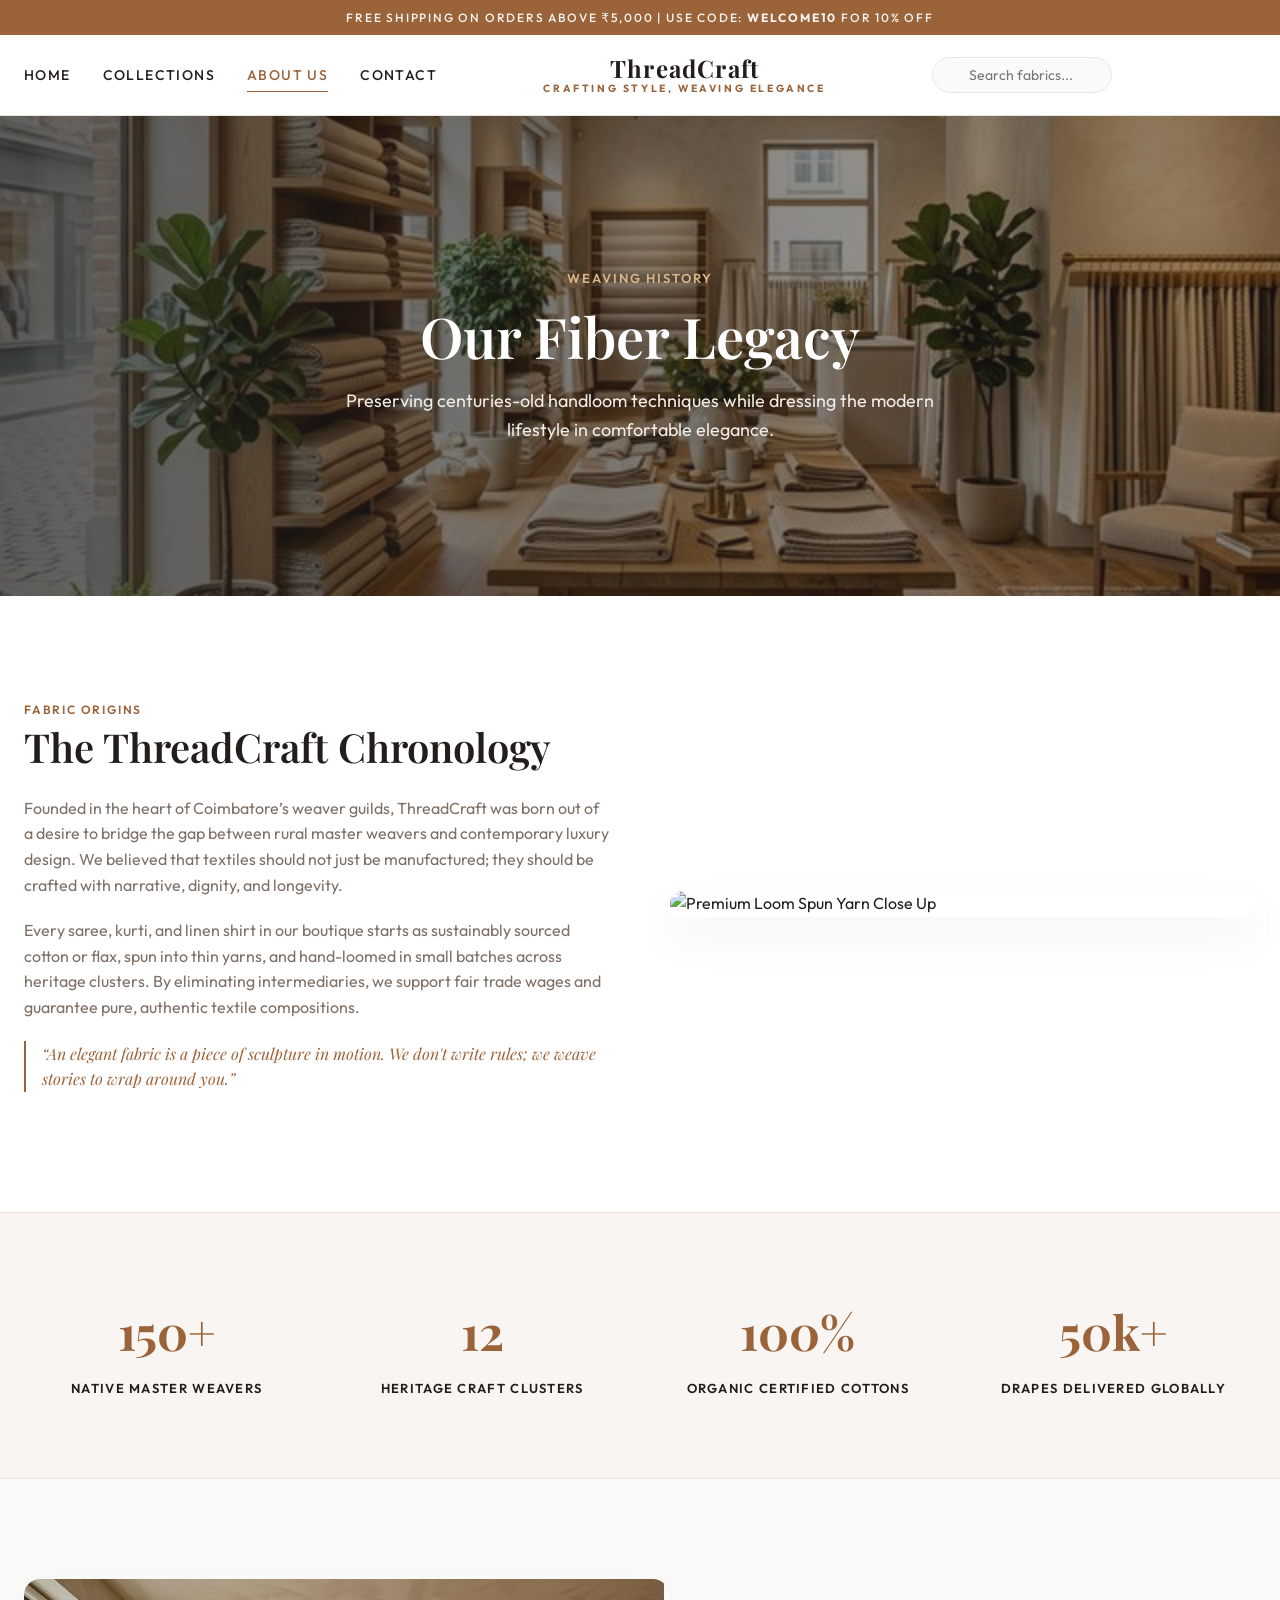
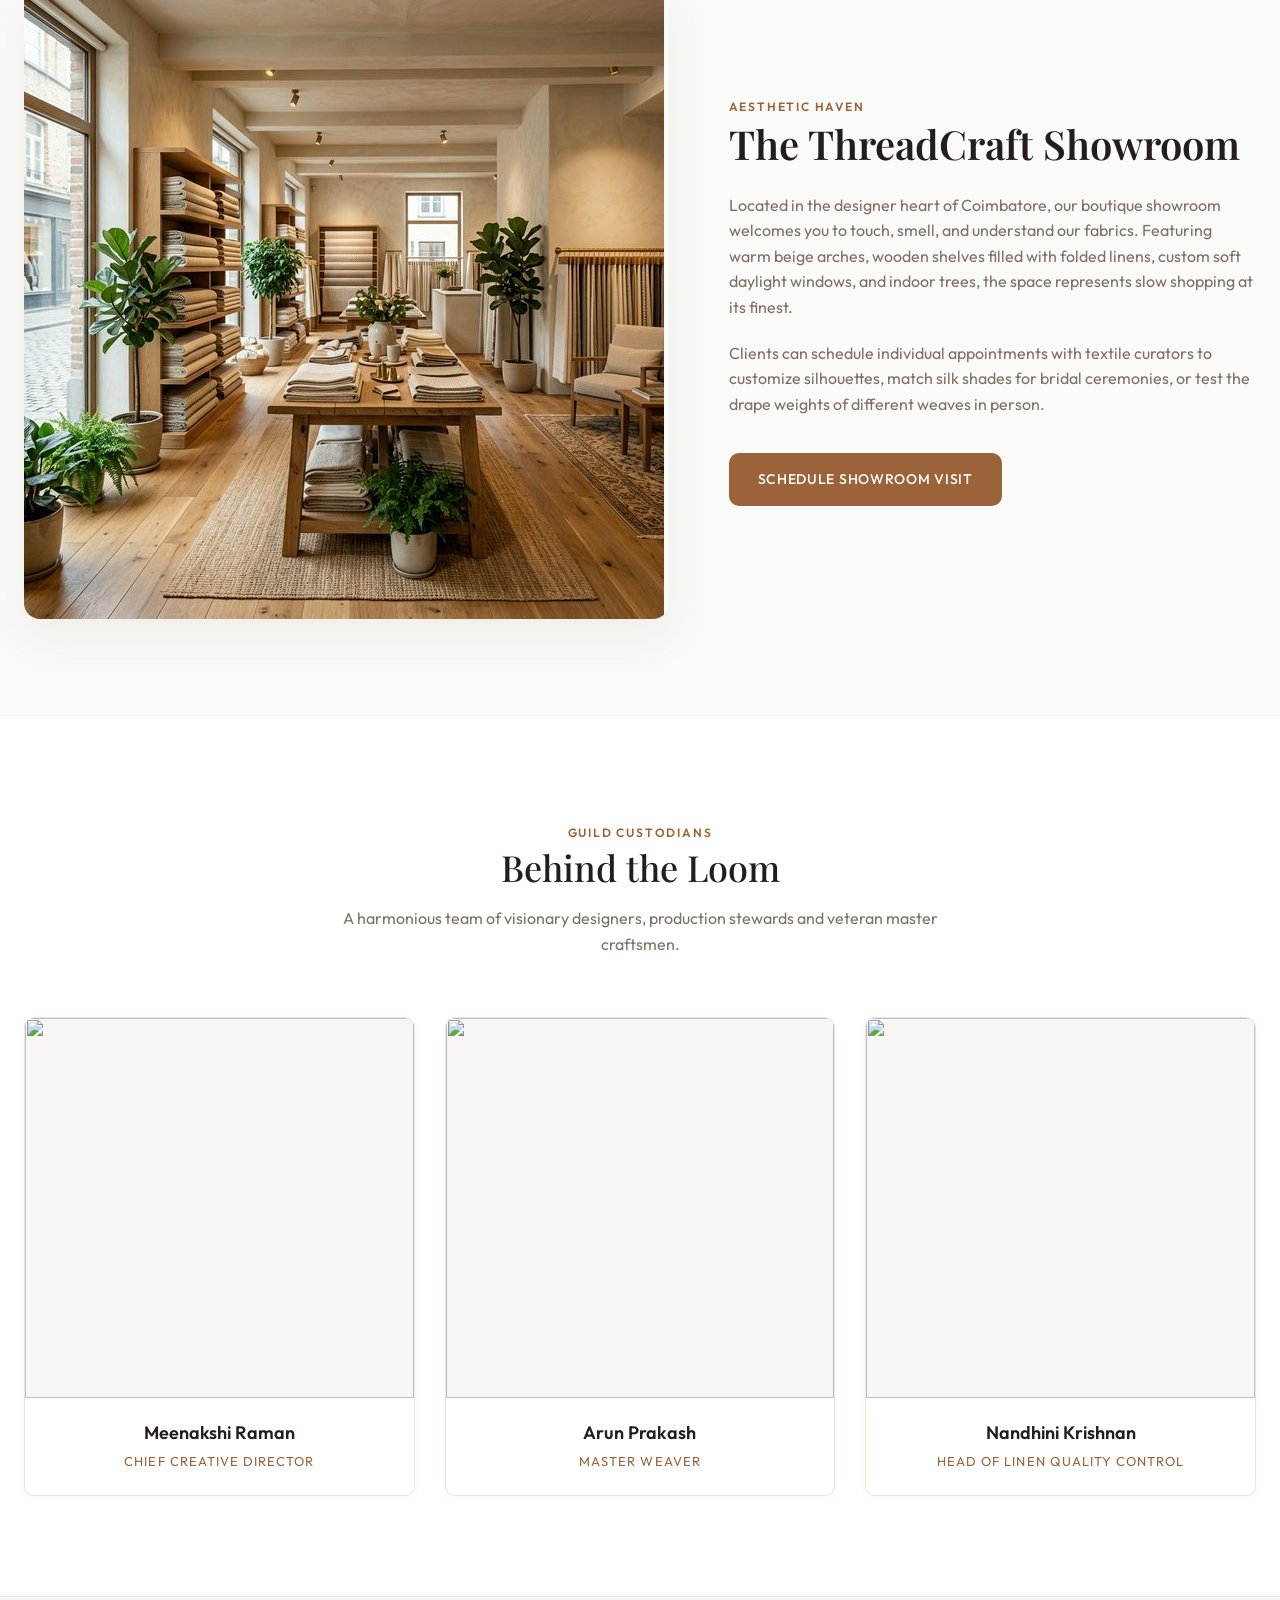
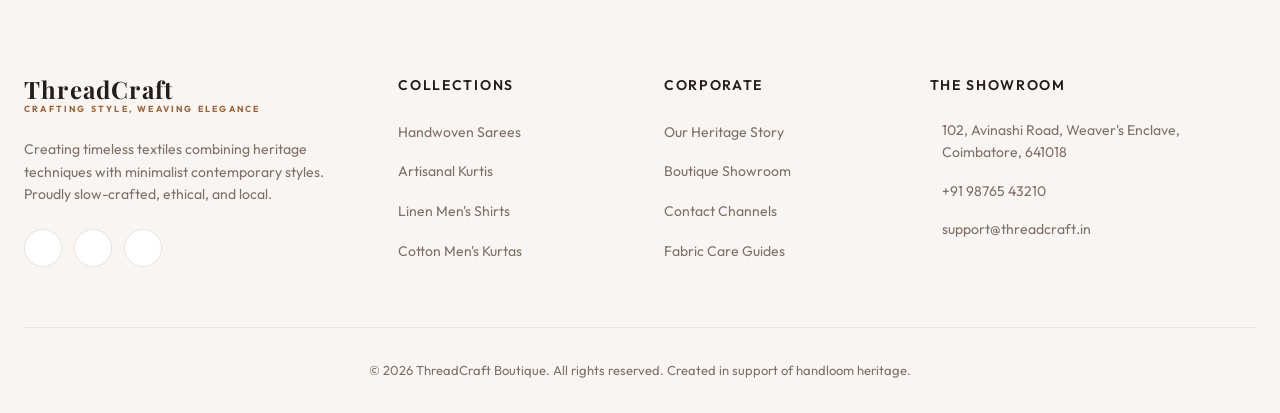
==== commit a3467048: "Update" ====
--- a/about.html
+++ b/about.html
@@ -162,10 +162,10 @@
           <!-- Member 1 -->
           <div class="team-card">
             <div class="team-img-wrap">
-              <img src="https://images.unsplash.com/photo-1544005313-94ddf0286df2?q=80&w=500&auto=format&fit=crop" alt="Pooja Sharma - Chief Creative Director">
+              <img src="assets\person-1.jpg">
             </div>
             <div class="team-details">
-              <h3 class="team-name">Pooja Sharma</h3>
+              <h3 class="team-name">Meenakshi Raman</h3>
               <p class="team-role">Chief Creative Director</p>
             </div>
           </div>
@@ -173,21 +173,21 @@
           <!-- Member 2 -->
           <div class="team-card">
             <div class="team-img-wrap">
-              <img src="https://images.unsplash.com/photo-1507003211169-0a1dd7228f2d?q=80&w=500&auto=format&fit=crop" alt="Ramdev Ram - Head Banarasi Weft Artisan">
+              <img src="assets\person-2.jpg">
             </div>
             <div class="team-details">
-              <h3 class="team-name">Ramdev Ram</h3>
-              <p class="team-role">Head Weft Artisan</p>
+              <h3 class="team-name">Arun Prakash</h3>
+              <p class="team-role">Master Weaver</p>
             </div>
           </div>
 
           <!-- Member 3 -->
           <div class="team-card">
             <div class="team-img-wrap">
-              <img src="https://images.unsplash.com/photo-1534528741775-53994a69daeb?q=80&w=500&auto=format&fit=crop" alt="Aurelie Dupont - Director of Linen Quality control">
+              <img src="assets\person-3.jpg">
             </div>
             <div class="team-details">
-              <h3 class="team-name">Aurelie Dupont</h3>
+              <h3 class="team-name">Nandhini Krishnan</h3>
               <p class="team-role">Head of Linen Quality Control</p>
             </div>
           </div>
